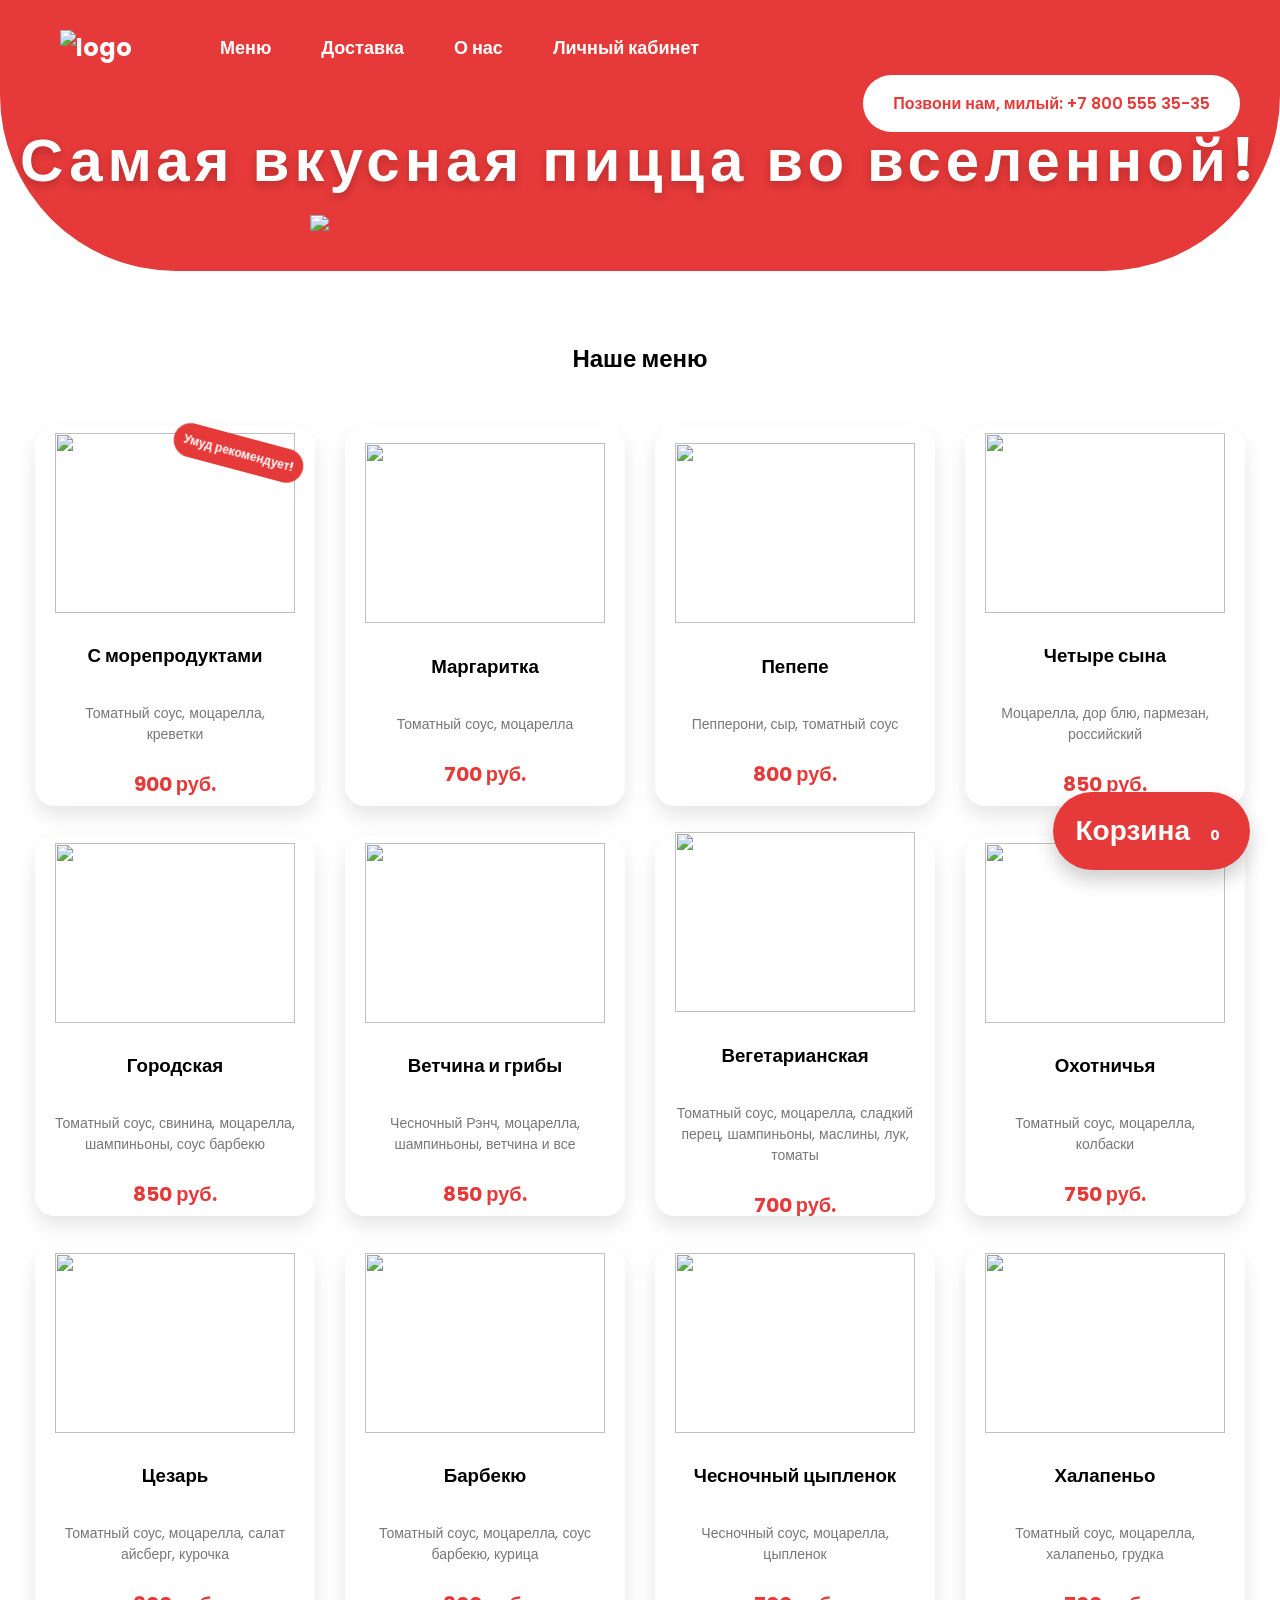
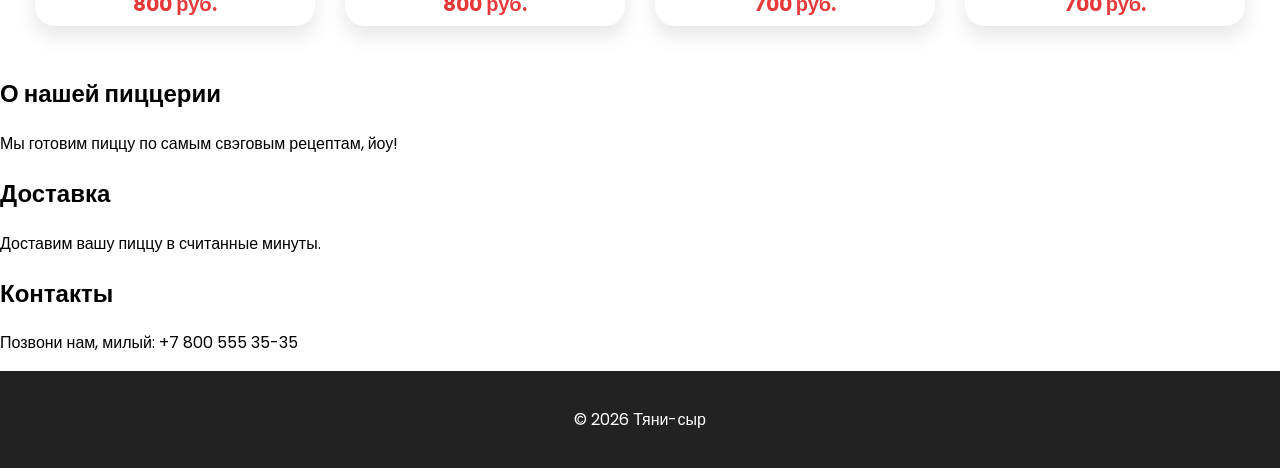
==== index.html @ 9e2ba3f7 "Add files via upload" ====
<!DOCTYPE html>
<html lang="ru">
<head>
<meta charset="UTF-8">

<title>Тяни-сыр</title>

<meta name="viewport" content="width=device-width, initial-scale=1.0">

<meta name="theme-color" content="#e63939">

<meta name="apple-mobile-web-app-capable" content="yes">
<meta name="apple-mobile-web-app-status-bar-style" content="default">
<meta name="apple-mobile-web-app-title" content="Тяни-сыр">

<link rel="apple-touch-icon" href="icon-192.png">

<link rel="manifest" href="manifest.json">

<link rel="stylesheet" href="style.css">

<link href="https://fonts.googleapis.com/css2?family=Poppins:wght@400;600;700&display=swap" rel="stylesheet">

</head>
<script>
document.querySelector('.order-btn').addEventListener('click', function() {
setTimeout(function(){
history.replaceState(null, null, ' ');
}, 10);
});
</script>

<script>

let selectedSize = null
let selectedPrice = null

function selectSize(btn,size,price){

document.querySelectorAll(".sizes button").forEach(b=>{
b.classList.remove("active")
})

btn.classList.add("active")

selectedSize = size
selectedPrice = price

}

function addToCart(name){

if(!selectedSize){
alert("Выберите размер")
return
}

let cart = JSON.parse(localStorage.getItem("cart")) || []

cart.push({
name:name,
size:selectedSize,
price:selectedPrice
})

localStorage.setItem("cart",JSON.stringify(cart))

window.location.href="cart.html"

}

</script>
<body>
<header>

<div class="nav">
<div class="left">
    <div class="logo">
        <img src="logotipipi.png" alt="logo">
       
    </div>
   
    <ul class="menu">
        <li><a href="#menu">Меню</a></li>
        <li><a href="dostavka.html">Доставка</a></li>
        <li><a href="about.html">О нас</a></li>
        <li><a href="#" onclick="goToProfile()">Личный кабинет</a></li>
    </ul>
    <div class="phone">
        Позвони нам, милый: +7 800 555 35-35
    </div>
</div>

  

</header>

 <section class="hero">
<h2>Самая вкусная пицца во вселенной!</h2>
<img src="prav.png" class="hero-pizza">

 </section>

 <section id="menu">
<h2>Наше меню</h2>
 
 <div class="pizza-card">
    <div class="card-inner">

        <!-- ЛИЦЕВАЯ СТОРОНА -->
        <div class="card-front">
            <div class="badge">Умуд рекомендует!</div>
            <img src="mori.png">
            <h3>С морепродуктами</h3>
            <p>Томатный соус, моцарелла, креветки</p>
            <span>900 руб.</span>
        </div>

        <!-- ОБРАТНАЯ СТОРОНА -->
        <div class="card-back">
            <h3>Состав</h3>
            <p>Томатный соус, моцарелла, базилик</p>

            <h4>Калорийность</h4>
            <p>350 ккал / 100г</p>

        <h4>Размеры</h4>
            <div class="size-select">
            <button data-price="900">25см</button>
            <button data-price="950">30см</button>
            <button data-price="1150">35см</button>
            </div>
              <button class="add-cart" onclick="addToCart(this)">Добавить в корзину</button>
        </div>

    </div>
</div>

 <div class="pizza-card">
    <div class="card-inner">

        <!-- ЛИЦЕВАЯ СТОРОНА -->
        <div class="card-front">
            <img src="0.png">
            <h3>Маргаритка</h3>
            <p>Томатный соус, моцарелла</p>
            <span>700 руб.</span>
        </div>

        <!-- ОБРАТНАЯ СТОРОНА -->
        <div class="card-back">
            <h3>Состав</h3>
            <p>Томатный соус, моцарелла, базилик</p>

            <h4>Калорийность</h4>
            <p>250 ккал / 100г</p>

        <h4>Размеры</h4>
            <div class="size-select">
            <button data-price="700">25см</button>
            <button data-price="850">30см</button>
            <button data-price="1000">35см</button>
            </div>
              <button class="add-cart" onclick="addToCart(this)">Добавить в корзину</button>
        </div>

    </div>
</div>
 <div class="pizza-card">
    <div class="card-inner">

        <!-- ЛИЦЕВАЯ СТОРОНА -->
        <div class="card-front">
            <img src="pepe.png">
            <h3>Пепепе</h3>
            <p>Пепперони, сыр, томатный соус</p>
            <span>800 руб.</span>
        </div>

        <!-- ОБРАТНАЯ СТОРОНА -->
        <div class="card-back">
            <h3>Состав</h3>
            <p>Пепперони, сыр, томатный соус</p>

            <h4>Калорийность</h4>
            <p>350 ккал / 100г</p>

            <h4>Размеры</h4>
        <div class="size-select">
        <button data-price="800">25см</button>
        <button data-price="950">30см</button>
        <button data-price="1100">35см</button>
        </div>
             <button class="add-cart" onclick="addToCart(this)">Добавить в корзину</button>
        </div>

    </div>
</div>
<div class="pizza-card">
    <div class="card-inner">

        <!-- ЛИЦЕВАЯ СТОРОНА -->
        <div class="card-front">
            <img src="sin.png">
            <h3>Четыре сына</h3>
            <p> Моцарелла, дор блю, пармезан, российский</p>
            <span>850 руб.</span>
        </div>

        <!-- ОБРАТНАЯ СТОРОНА -->
        <div class="card-back">
            <h3>Состав</h3>
            <p>Моцарелла, дор блю, пармезан, российский</p>

            <h4>Калорийность</h4>
            <p>400 ккал / 100г</p>

            <h4>Размеры</h4>
            <div class="size-select">
            <button data-price="850">25см</button>
            <button data-price="1000">30см</button>
            <button data-price="1250">35см</button>
            </div>
              <button class="add-cart" onclick="addToCart(this)">Добавить в корзину</button>
        </div>

    </div>
</div>
<div class="pizza-card">
    <div class="card-inner">

        <!-- ЛИЦЕВАЯ СТОРОНА -->
        <div class="card-front">
            <img src="derev.png">
            <h3>Городская</h3>
            <p>Томатный соус, свинина, моцарелла, шампиньоны, соус барбекю</p>
            <span>850 руб.</span>
        </div>

        <!-- ОБРАТНАЯ СТОРОНА -->
        <div class="card-back">
            <h3>Состав</h3>
            <p>Томатный соус, свинина, моцарелла, шампиньоны, соус барбекю</p>

            <h4>Калорийность</h4>
            <p>450 ккал / 100г</p>

            <h4>Размеры</h4>
        <div class="size-select">
        <button data-price="850">25см</button>
        <button data-price="950">30см</button>
        <button data-price="1050">35см</button>
        </div>
           <button class="add-cart" onclick="addToCart(this)">Добавить в корзину</button>
        </div>

    </div>
</div>
<div class="pizza-card">
    <div class="card-inner">

        <!-- ЛИЦЕВАЯ СТОРОНА -->
        <div class="card-front">
            <img src="grib.png">
            <h3>Ветчина и грибы</h3>
            <p>Чесночный Рэнч, моцарелла, шампиньоны, ветчина и все</p>
            <span>850 руб.</span>
        </div>

        <!-- ОБРАТНАЯ СТОРОНА -->
        <div class="card-back">
            <h3>Состав</h3>
            <p>Чесночный Рэнч, моцарелла, шампиньоны, ветчина и все</p>

            <h4>Калорийность</h4>
            <p>350 ккал / 100г</p>

            <h4>Размеры</h4>
            <div class="size-select">
            <button data-price="850">25см</button>
            <button data-price="1000">30см</button>
            <button data-price="1150">35см</button>
            </div>
             <button class="add-cart" onclick="addToCart(this)">Добавить в корзину</button>
        </div>

    </div>
</div>
<div class="pizza-card">
    <div class="card-inner">

        <!-- ЛИЦЕВАЯ СТОРОНА -->
        <div class="card-front">
            <img src="vegan.png">
            <h3>Вегетарианская</h3>
            <p>Томатный соус, моцарелла, сладкий перец, шампиньоны, маслины, лук, томаты</p>
            <span>700 руб.</span>
        </div>

        <!-- ОБРАТНАЯ СТОРОНА -->
        <div class="card-back">
            <h3>Состав</h3>
            <p>Томатный соус, моцарелла, сладкий перец, шампиньоны, маслины, лук, томаты</p>

            <h4>Калорийность</h4>
            <p>300 ккал / 100г</p>

          <h4>Размеры</h4>
            <div class="size-select">
            <button data-price="700">25см</button>
            <button data-price="850">30см</button>
            <button data-price="1000">35см</button>
            </div>
            <button class="add-cart" onclick="addToCart(this)">Добавить в корзину</button>
        </div>

    </div>
</div>
 <div class="pizza-card">
    <div class="card-inner">

        <!-- ЛИЦЕВАЯ СТОРОНА -->
        <div class="card-front">
            <img src="ohota.png">
            <h3>Охотничья</h3>
            <p>Томатный соус, моцарелла, колбаски</p>
            <span>750 руб.</span>
        </div>

        <!-- ОБРАТНАЯ СТОРОНА -->
        <div class="card-back">
            <h3>Состав</h3>
            <p>Томатный соус, моцарелла, колбаски, шампиньоны </p>

            <h4>Калорийность</h4>
            <p>375 ккал / 100г</p>

        <h4>Размеры</h4>
            <div class="size-select">
            <button data-price="750">25см</button>
            <button data-price="850">30см</button>
            <button data-price="1000">35см</button>
            </div>
              <button class="add-cart" onclick="addToCart(this)">Добавить в корзину</button>
        </div>

    </div>
</div>
 <div class="pizza-card">
    <div class="card-inner">

        <!-- ЛИЦЕВАЯ СТОРОНА -->
        <div class="card-front">
            <img src="cez.png">
            <h3>Цезарь</h3>
            <p>Томатный соус, моцарелла, салат айсберг, курочка</p>
            <span>800 руб.</span>
        </div>

        <!-- ОБРАТНАЯ СТОРОНА -->
        <div class="card-back">
            <h3>Состав</h3>
            <p>Соус цезарь, моцарелла,салат айсберг, курочка, томаты черри</p>

            <h4>Калорийность</h4>
            <p>300 ккал / 100г</p>

        <h4>Размеры</h4>
            <div class="size-select">
            <button data-price="800">25см</button>
            <button data-price="850">30см</button>
            <button data-price="1000">35см</button>
            </div>
              <button class="add-cart" onclick="addToCart(this)">Добавить в корзину</button>
        </div>

    </div>
</div>
 <div class="pizza-card">
    <div class="card-inner">

        <!-- ЛИЦЕВАЯ СТОРОНА -->
        <div class="card-front">
            <img src="bbq.png">
            <h3>Барбекю</h3>
            <p>Томатный соус, моцарелла, соус барбекю, курица</p>
            <span>800 руб.</span>
        </div>

        <!-- ОБРАТНАЯ СТОРОНА -->
        <div class="card-back">
            <h3>Состав</h3>
            <p>Томатный соус, моцарелла, соус барбекю, курица, лук</p>

            <h4>Калорийность</h4>
            <p>350 ккал / 100г</p>

        <h4>Размеры</h4>
            <div class="size-select">
            <button data-price="800">25см</button>
            <button data-price="950">30см</button>
            <button data-price="1000">35см</button>
            </div>
              <button class="add-cart" onclick="addToCart(this)">Добавить в корзину</button>
        </div>

    </div>
</div>
 <div class="pizza-card">
    <div class="card-inner">

        <!-- ЛИЦЕВАЯ СТОРОНА -->
        <div class="card-front">
            <img src="cipa.png">
            <h3>Чесночный цыпленок</h3>
            <p>Чесночный соус, моцарелла, цыпленок</p>
            <span>700 руб.</span>
        </div>

        <!-- ОБРАТНАЯ СТОРОНА -->
        <div class="card-back">
            <h3>Состав</h3>
            <p>Чесночный соус, моцарелла, цыпленок</p>

            <h4>Калорийность</h4>
            <p>400 ккал / 100г</p>

        <h4>Размеры</h4>
            <div class="size-select">
            <button data-price="700">25см</button>
            <button data-price="850">30см</button>
            <button data-price="1000">35см</button>
            </div>
              <button class="add-cart" onclick="addToCart(this)">Добавить в корзину</button>
        </div>

    </div>
</div>
 <div class="pizza-card">
    <div class="card-inner">

        <!-- ЛИЦЕВАЯ СТОРОНА -->
        <div class="card-front">
            <img src="holop.png">
            <h3>Халапеньо</h3>
            <p>Томатный соус, моцарелла, халапеньо, грудка</p>
            <span>700 руб.</span>
        </div>

        <!-- ОБРАТНАЯ СТОРОНА -->
        <div class="card-back">
            <h3>Состав</h3>
            <p>Томатный соус, моцарелла, халапеньо, грудка, перец сладкий</p>

            <h4>Калорийность</h4>
            <p>250 ккал / 100г</p>

        <h4>Размеры</h4>
            <div class="size-select">
            <button data-price="700">25см</button>
            <button data-price="850">30см</button>
            <button data-price="1000">35см</button>
            </div>
              <button class="add-cart" onclick="addToCart(this)">Добавить в корзину</button>
        </div>

    </div>
</div>
</section>
    <section class="about">
         <h2>О нашей пиццерии</h2>
         <p>Мы готовим пиццу по самым свэговым рецептам, йоу!</p>
    </section>

    <section class="delivery">
        <h2>Доставка</h2>
        <p>Доставим вашу пиццу в считанные минуты.</p>
    </section>

  <section class="contacts">
            <h2>Контакты</h2>
            <p>Позвони нам, милый: +7 800 555 35-35</p>
        </section>

<footer>
    <p> © 2026 Тяни-сыр</p>
</footer>

<a href="cart.html" class="cart-button">
Корзина <span id="cart-count">0</span>
</a>

<script>
document.querySelectorAll(".size-select"). forEach(group =>{
    let buttons = group.querySelectorAll("button");
    buttons.forEach(btn => {
        btn.addEventListener("click", function(){
            buttons.forEach(b => b.classList.remove("active"));
            this.classList.add("active");
        });
    });
});
</script>
 
<script>
function addToCart(btn){

let card = btn.closest(".pizza-card")

let name = card.querySelector(".card-front h3").innerText
let img = card.querySelector(".card-front img").getAttribute("src")

let sizeBtn = card.querySelector(".size-select .active")

if(!sizeBtn){
alert("Выберите размер пиццы")
return
}

let size = sizeBtn.innerText
let price = sizeBtn.dataset.price

// 👉 НАЧИНАЕМ АНИМАЦИЮ
let imgElement = card.querySelector(".card-front img")
let rect = imgElement.getBoundingClientRect()

let flyImg = imgElement.cloneNode()
flyImg.classList.add("fly-pizza")

flyImg.style.left = rect.left + "px"
flyImg.style.top = rect.top + "px"

document.body.appendChild(flyImg)

// куда летим (корзина)
let cart = document.querySelector(".cart-button")
let cartRect = cart.getBoundingClientRect()

setTimeout(()=>{
    flyImg.style.left = cartRect.left + "px"
    flyImg.style.top = cartRect.top + "px"
    flyImg.style.width = "40px"
    flyImg.style.opacity = "0.5"
},10)

// удалить после анимации
setTimeout(()=>{
    flyImg.remove()
},800)

// 👉 ДОБАВЛЕНИЕ В КОРЗИНУ
let cartData = JSON.parse(localStorage.getItem("cart")) || []

cartData.push({
name:name,
size:size,
price:price,
img:img
})

localStorage.setItem("cart", JSON.stringify(cartData))

updateCartCount()
}
</script>

<script>

function updateCartCount(){

let cart = JSON.parse(localStorage.getItem("cart")) || []

document.getElementById("cart-count").innerText = cart.length

}

updateCartCount()

</script>
<script>
let pizzas = JSON.parse(localStorage.getItem("pizzas")) || []

let menu = document.getElementById("menu")

pizzas.forEach(pizza=>{
    let div = document.createElement("div")
    div.className = "pizza-card"

    div.innerHTML = `
        <div class="card-front">
            <img src="${pizza.img}">
            <h3>${pizza.name}</h3>
            <span>${pizza.price} руб.</span>
        </div>
    `

    menu.appendChild(div)
})
</script>

<script>
function checkAccount() {
    if(localStorage.getItem("currentUser")) {
        window.location.href = "profile.html";
    } else {
        window.location.href = "login.html";
    }
}
</script>

<script>
function goToProfile() {
    if (localStorage.getItem("currentUser")) {
        window.location.href = "profile.html";
    } else {
        window.location.href = "login.html";
    }
}
</script>
<script>
if ("serviceWorker" in navigator) {
    navigator.serviceWorker
        .register("sw.js")
        .then(() => console.log("PWA работает"))
        .catch(err => console.log(err));
}
</script>
</body>
</html>
---- style.css ----
body{
font-family:'Poppins', sans-serif;
margin:0;
background:#fff;
}

header{
display:flex;
justify-content: space-between;
align-items: center;
padding:10px 40px;
background:#e63939;
color:white;
position: relative;
}



.left {
    display: flex;
    align-items: center;
    gap: 40px;
}
.logo{
    display:flex;
    align-items:center;
    font-size:24px;
    font-weight:bold;
    gap:15px;
}
    
.logo img{
    width:120px; 
    height: auto;   
}

 .menu{
    display:flex;
    list-style:none;
    gap:50px;
    margin:0;
    padding:0;
 }

 .menu a{
color: white;
text-decoration: none;
font-weight: 600;
font-size: 18px;
transition: opacity 0.3s;
 }

 .menu a:hover{
 opacity: 0.8;

 }
            
nav a{
color:white;
margin:15px;
text-decoration:none;
}

.about{
padding-top: -40px;
}

.about h2{
    margin-top: 0;
}

.hero{
text-align:center;
padding:10px 10px 30px;
background:#e63939;
color:white;
border-bottom-left-radius:10000px;
border-bottom-right-radius:10000px;
}

.hero h2{
    font-size:60px;
    font-weight:700;
    letter-spacing:5px;
    text-shadow: 0 4px 10px rgba(0,0,0,0.2);
    margin: 10px 0;
}

.order-btn{
display:inline-block;
padding:22px 55px;
background:white;
color:#e63939;
font-size:26px;
border-radius:40px;
text-decoration:none;
font-weight:bold;
margin-top:-10px;
}

html{
scroll-behavior: smooth;
}

#menu{
padding:50px 20px;
text-align:center;
display: flex !important;
flex-direction: row !important;
flex-wrap: wrap;
justify-content: center;
align-items: stretch;
gap: 30px;
}

#menu h2 {
    width: 100%;
    text-align: center;
    margin-bottom: 20px;
}

.pizza-card img{
    width:100%;
    height: 200px;
    object-fit: contain;
    margin-bottom: 15px;
}

.hero-pizza{
    width:550px;
    display:block;
    margin:10px auto;
    transform: scaleX(1.2);
}

.pizza-card p {
    flex-grow: 1;
    font-size: 14px;
    color: #777;
}

.pizza-card span {
    display:block;
    margin-top: 10px;
    font-weight: bold;
    font-size: 20px;
    color: #e63939;
}

footer{
background:#222;
color:white;
text-align:center;
padding:20px;
}

.nav{
display: flex !important;
align-items: center;
padding: 20px;
background: #e63939;
color:white;
justify-content: space-between !important;
}

.phone{
    background:white;
    color:#e63939;
    padding:16px 30px;
    border-radius:30px;
    font-weight:600;
    font-size:16px;
    width:max-content;
    margin-left:auto !important;
    white-space: nowrap;
    position: absolute;
    right: 40px;
    top: 70px;
    align-self: center;
    transform: translateY(5px);
}

.about-page{
padding:80px 40px;
text-align:center;
}

.about-content{
display:flex;
align-items:center;
justify-content:center;
gap:60px;
margin-top:40px;
}

.about-img{
width:500px;
border-radius:20px;
}

.about-text{
max-width:500px;
font-size:24px;
text-align:left;
line-height:1.5;
}


.map-section{
padding:40px 40px;
text-align:center;
}

.map-section h2{
margin-top:0;
margin-bottom:30px;
font-size:30px;
}

.map-content{
display:flex;
align-items:center;
justify-content:center;
gap:50px;
}

.map-frame iframe{
width:900px;
height:500px;
border:0;
border-radius:20px;
}

.map-text{
max-width:400px;
font-size:24px;
text-align:left;
line-height:1.5;
}

.card-inner{
width:100%;
height:100%;
position:relative;
transition: transform 0.6s;
transform-style: preserve-3d;
}
/* переворот */
.pizza-card:hover .card-inner {
    transform: rotateY(180deg);
}
.card-front,
.card-back{
position:absolute;
width:100%;
height:100%;
top:0;
left:0;
background:white;
border-radius:20px;
backface-visibility:hidden;
box-shadow:0 10px 20px rgba(0,0,0,0.1);
padding:20px;
box-sizing:border-box;
display:flex;
flex-direction:column;
align-items:center;
justify-content:center;
text-align:center;
}
/* перед */
.card-front img {
    width: 100%;
    height: 180px;
    object-fit: contain;
}

.card-back {
    transform: rotateY(180deg);
    text-align: center;
    display: flex;
    flex-direction: column;
    justify-content: center;
    align-items: center;
    gap: 10px;
    transform:rotateY(180deg);
}
/* кнопка */
.card-back button {
    margin-top: 15px;
    padding: 12px;
    border: none;
    border-radius: 20px;
    background: #e63939;
    color: white;
    cursor: pointer;
}
.card-back h3,
.card-back h4,
.card-back p {
    margin: 5px 0;
}

.card-back p {
    min-height: 40px;
}

.size-select{
display: flex;
gap: 10px;
margin: 10px 0;
}

.size-select button{
padding: 6px 12px;
border-radius: 15px;
border:1px solid #e63939;
background: white;
color: #e63939;
cursor: pointer;
}

.size-select button.active{
background: #e63939;
color: white;
}

.size-select button:hover{
background-color: #e63939;
color: white;
}

.cart-button{
position: fixed;
bottom: 30px;
right: 30px;
background: #e63939;
color: white;
padding: 18px 22px;
border-radius: 50px;
font-size: 28px;
font-weight: bold;
box-shadow: 0 10px 20px rgba(0,0,0,0.2);
cursor: pointer;
z-index: 1000;
text-decoration: none;
}
.size-select{
display:flex;
gap:10px;
margin:10px 0;
}

.size-select button{
padding:6px 12px;
border-radius:15px;
border:1px solid #e63939;
background:white;
color:#e63939;
cursor:pointer;
}

.size-select button.active{
background:#e63939;
color:white;
}
.cart-button:hover{
    background: #c72f2f;
    transform: scale(1.1 );
}
.cart-container{
display:flex;
flex-wrap: wrap;
justify-content: center;
gap:30px;
margin-top:40px;
}

.cart-item{
width:280px;
background:white;
border-radius:20px;
padding:20px;
box-shadow:0 10px 20px rgba(0,0,0,0.1);
text-align:center;
}

.cart-img{
width:120px;
border-radius:10px;
}

.cart-button span{
background:#e63939;
color:white;
border-radius:50%;
padding:3px 8px;
margin-left:6px;
font-size:14px;
}

.cart-items{
display:flex;
flex-wrap:wrap;
gap:30px;
justify-content:center;
}

.cart-buttons{
    position: fixed;
    bottom: 30px;
    right: 30px;
    display:flex;
    flex-direction: column;
    gap:15px;
}

.clear-cart{
background:#e63939;
color:white;
border:none;
cursor:pointer;
width: 220px;        /* одинаковая ширина */
padding: 15px;
font-size: 18px;
border-radius: 25px;
}

.order-btn{
background:#2ecc71;
color:white;
border:none;
cursor:pointer;
width: 220px;        /* одинаковая ширина */
padding: 15px;
font-size: 18px;
border-radius: 25px;
}

.fly-pizza {
    position: fixed;
    width: 100px;
    pointer-events: none;
    z-index: 9999;
    transition: all 0.8s cubic-bezier(0.5, -0.5, 1, 1);
}


.modal-content input{
    padding:10px;
    border-radius:10px;
    border:1px solid #ccc;
}

.modal-content button{
    padding:12px;
    border:none;
    border-radius:20px;
    background:#e63939;
    color:white;
    cursor:pointer;
}
.modal{
    position: fixed;
    top:0;
    left:0;
    width:100%;
    height:100%;
    background: rgba(0,0,0,0.5);
    display:none;
    justify-content:center;
    align-items:center;
    z-index:9999;
}

.modal-content{
    background:white;
    padding:30px;
    border-radius:20px;
    text-align:center;
    display:flex;
    flex-direction:column;
    gap:15px;
    width:300px;
}

.payment-methods{
    display:flex;
    flex-direction:column;
    gap:10px;
    text-align:left;
}

.payment-methods label{
    background:#f5f5f5;
    padding:10px;
    border-radius:10px;
    cursor:pointer;
}

.payment-methods input{
    margin-right:8px;
}
textarea{
width:100%;
padding:10px;
margin-top:10px;
border-radius:10px;
border:1px solid #ccc;
font-size:16px;
resize:none;
}

#card-fields input{
margin-top:10px;
}

.card-front{
    position: relative; /* важно */
}

.badge{
    position: absolute;
    top: 10px;
    right: 10px;
    background: #e63939;
    color: white;
    font-size: 12px;
    padding: 8px 10px;
    border-radius: 50px;
    font-weight: bold;
    transform: rotate(15deg); /* чуть повернута, выглядит живее */
    z-index: 2;
}
.pizza-card{
width:280px;
height:380px;
perspective:1000px;
}
.pizza-card:hover .card-inner{
transform:rotateY(180deg);
}
.card-front img{
width:100%;
height:180px;
object-fit:contain;
margin-bottom:10px;
}
.account-btn{
    background:#e63939;
    color:white;
    padding:10px 18px;
    border-radius:20px;
    text-decoration:none;
    margin-right:20px;
}
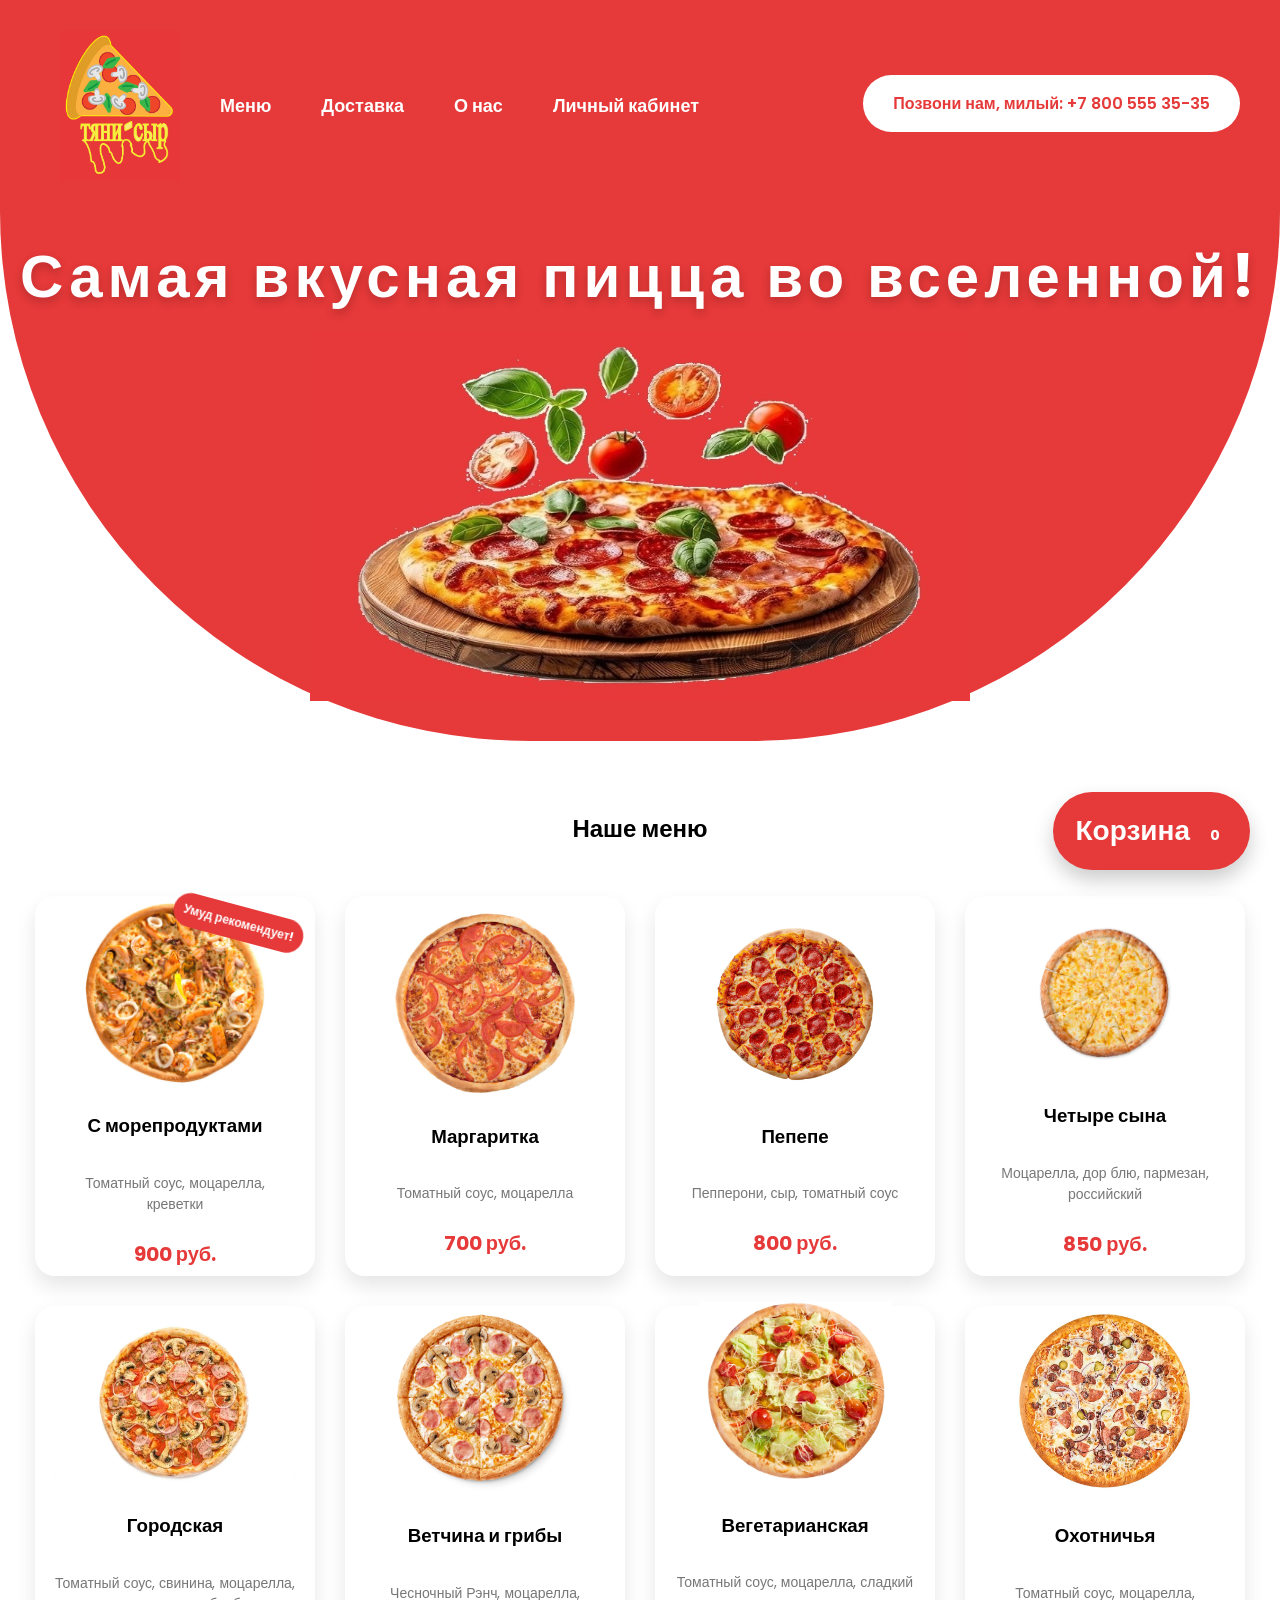
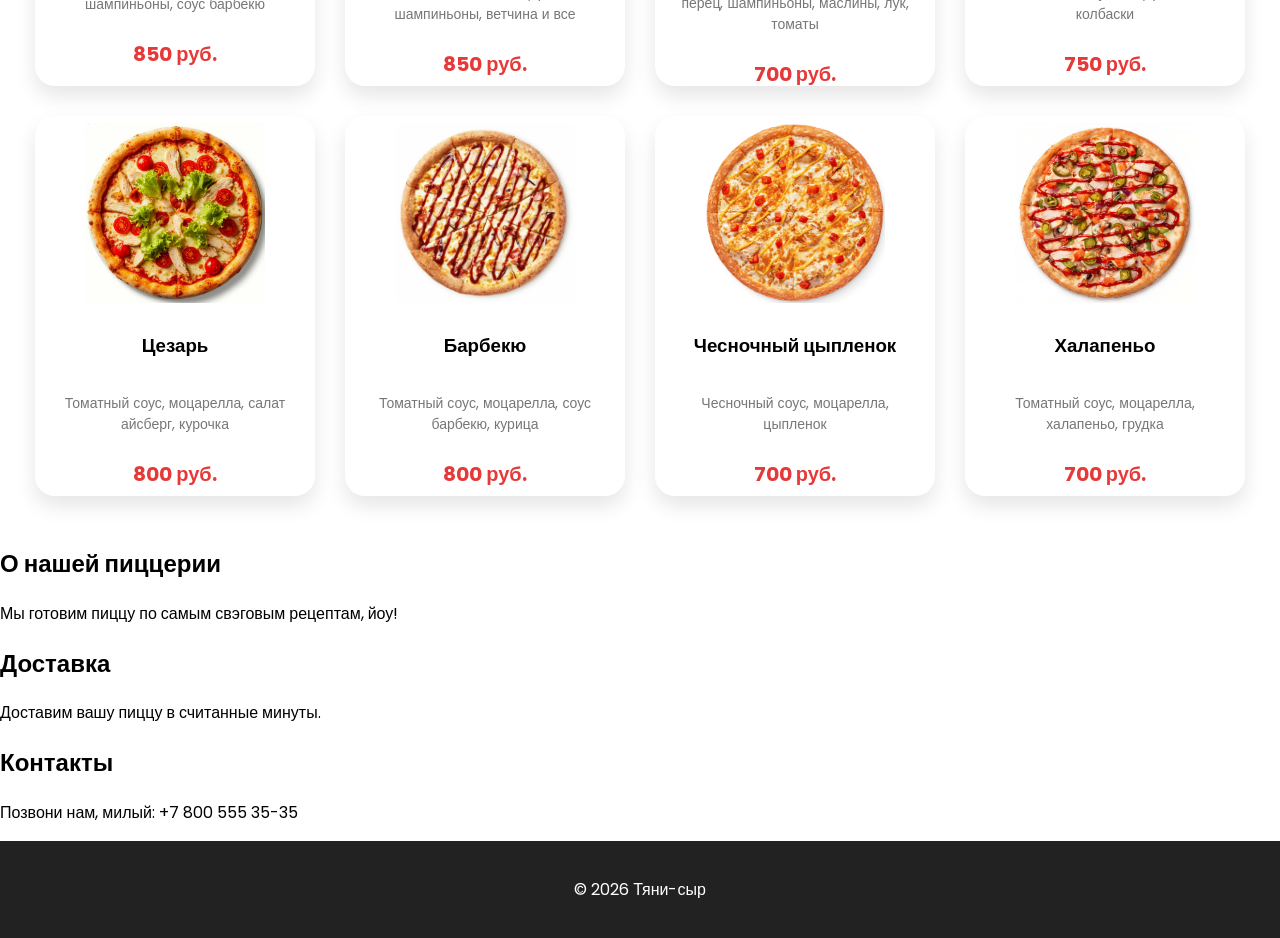
==== commit 3da35dfc: "Add files via upload" ====
--- a/index.html
+++ b/index.html
@@ -13,7 +13,7 @@
 <meta name="apple-mobile-web-app-status-bar-style" content="default">
 <meta name="apple-mobile-web-app-title" content="Тяни-сыр">
 
-<link rel="apple-touch-icon" href="icon-192.png">
+<link rel="apple-touch-icon" href="icon-192.jpg">
 
 <link rel="manifest" href="manifest.json">
 
--- a/style.css
+++ b/style.css
@@ -1,3 +1,12 @@
+*{
+    box-sizing:border-box;
+}
+
+html,body{
+    overflow-x:hidden;
+    width:100%;
+}
+
 body{
 font-family:'Poppins', sans-serif;
 margin:0;
@@ -554,4 +563,47 @@
     text-decoration:none;
     margin-right:20px;
 }
-
+max-width: 768px{
+
+.nav{
+    flex-direction:column;
+    gap:15px;
+}
+
+.menu{
+    flex-wrap:wrap;
+    justify-content:center;
+}
+
+.hero h2{
+    font-size:32px;
+    text-align:center;
+}
+
+.hero-pizza{
+    width:90%;
+    max-width:350px;
+}
+
+#menu{
+    display:flex;
+    flex-wrap:wrap;
+    justify-content:center;
+}
+
+.pizza-card{
+    width:90%;
+    max-width:320px;
+}
+
+.cart-button{
+    right:15px;
+    bottom:15px;
+}
+
+.phone{
+    text-align:center;
+}
+
+}
+
